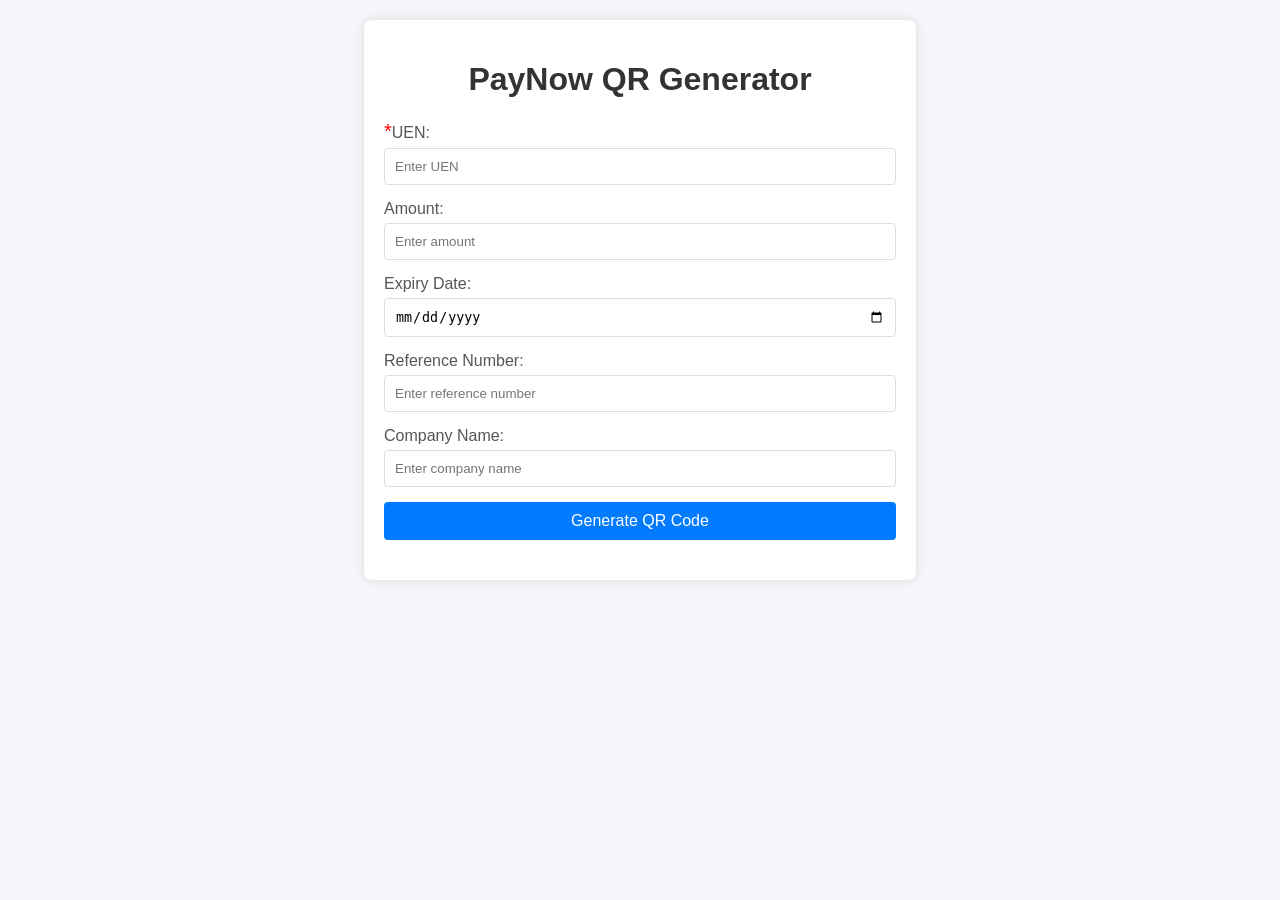
==== index.html @ 6015bfc9 "Initial commit" ====
<!DOCTYPE html>
<html lang="en">
  <head>
    <meta charset="UTF-8">
    <meta name="viewport" content="width=device-width, initial-scale=1.0">
    <title>PayNow QR Generator</title>
    <link rel="stylesheet" href="styles.css">
    <script src="./js/paynowqr.min.js"></script>
    <script src="./js/jquery.min.js"></script>
    <script src="./js/qrious.min.js"></script>
    <style>
      body {
        font-family: Arial, sans-serif;
        background-color: #f4f4f9;
        margin: 0;
        padding: 20px;
      }
      .container {
        max-width: 512px;
        margin: auto;
        padding: 20px;
        background-color: #ffffff;
        box-shadow: 0 0 10px rgba(0, 0, 0, 0.1);
        border-radius: 8px;
      }
      h1 {
        text-align: center;
        color: #333;
      }
      div {
        margin-bottom: 15px;
      }
      label {
        display: block;
        margin-bottom: 5px;
        color: #555;
      }
      input[type="text"],
      input[type="number"],
      input[type="date"] {
        width: 100%;
        padding: 10px;
        border: 1px solid #ddd;
        border-radius: 4px;
        box-sizing: border-box;
      }
      button {
        width: 100%;
        padding: 10px;
        background-color: #007bff;
        color: white;
        border: none;
        border-radius: 4px;
        cursor: pointer;
        font-size: 16px;
      }
      button:hover {
        background-color: #0056b3;
      }
      #qr-code {
        text-align: center;
        margin-top: 20px;
        position: relative;
      }
      canvas {
        border: 1px solid #ddd;
        display: none;
      }
      #success-message {
        display: none;
        color: green;
        text-align: center;
        padding-top: 15px;
        font-weight: 600;
      }
      #error-message {
        display: none;
        color: red;
        text-align: center;
        padding-top: 15px;
        font-weight: 600;
      }
      @media (max-width: 512px) {
        .container {
          padding: 15px;
        }
        button {
          font-size: 14px;
        }
      }
    </style>
  </head>
  <body>
    <div class="container">
      <h1>PayNow QR Generator</h1>
      <div>
        <label for="uen"><span style="color:red;font-size:20px;">*</span>UEN:</label>
        <input type="text" id="uen" placeholder="Enter UEN" required aria-required="true">
      </div>
      <div>
        <label for="amount">Amount:</label>
        <input type="number" id="amount" placeholder="Enter amount" min="0" step="0.01">
      </div>
      <div>
        <label for="expiry">Expiry Date:</label>
        <input type="date" id="expiry">
      </div>
      <div>
        <label for="refNumber">Reference Number:</label>
        <input type="text" id="refNumber" placeholder="Enter reference number">
      </div>
      <div>
        <label for="company">Company Name:</label>
        <input type="text" id="company" placeholder="Enter company name">
      </div>
      <button id="generate-qr">Generate QR Code</button>
      <div id="success-message">QR Code generated successfully!</div>
      <div id="error-message">Please fill in all required fields correctly.</div>
      <div id="qr-code">
        <canvas id="qr-canvas"></canvas>
      </div>
    </div>

    <script>
      document.getElementById('generate-qr').addEventListener('click', function() {
        let uen = document.getElementById('uen').value;
        let amount = parseFloat(document.getElementById('amount').value);
        let expiry = document.getElementById('expiry').value.replace(/-/g, '');
        let refNumber = document.getElementById('refNumber').value;
        let company = document.getElementById('company').value;

        // Basic validation
        if(uen === "") {
          document.getElementById('error-message').innerText = "Please input the UEN before generating the PayNow QR code.";
          document.getElementById('error-message').style.display = "block";
          document.getElementById('success-message').style.display = "none";
          document.getElementById('uen').focus();
          return;
        }

        let qrcode = new PaynowQR({
          uen: uen,
          amount: amount,
          editable: true,
          expiry: expiry,
          refNumber: refNumber,
          company: company
        });

        let QRstring = qrcode.output();
        updateQrCode(QRstring);
        document.getElementById('success-message').style.display = "block";
        document.getElementById('error-message').style.display = "none";
      });

      function updateQrCode(QRstring) {
        let qrCanvas = document.getElementById('qr-canvas');
        let qr = new QRious({
          element: qrCanvas,
          value: QRstring,
          size: 512,
          foreground: '#79207a',
          background: '#ffffff'
        });
        qrCanvas.style.display = "unset";

        // Load the logo image
        let logoUrl = './img/paynow_logo.jpg';
        let logoImg = new Image();
        logoImg.src = logoUrl;
        logoImg.onload = function() {
          let ctx = qrCanvas.getContext('2d');
          let logoWidth = 100; // Width of the logo
          let logoHeight = 60; // Height of the logo
          let x = (qrCanvas.width - logoWidth) / 2; // Center the logo horizontally
          let y = (qrCanvas.height - logoHeight) / 2; // Center the logo vertically

          ctx.drawImage(logoImg, x, y, logoWidth, logoHeight);
        };
      }
    </script>
  </body>
</html>
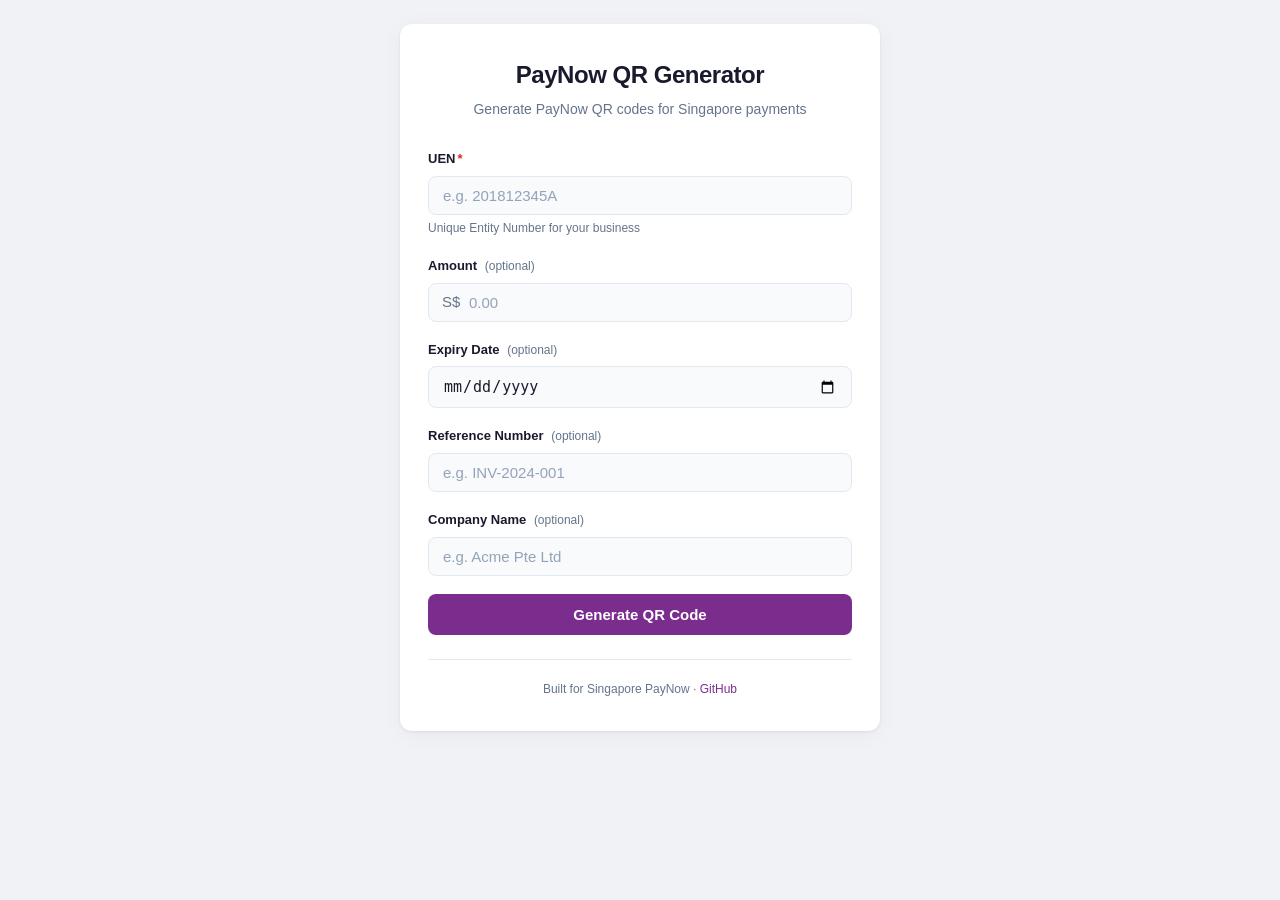
==== commit 0d6fb256: "Refactor: separate concerns, add QR download and IndexedDB history - Extract inline CSS into styles." ====
--- a/index.html
+++ b/index.html
@@ -3,181 +3,95 @@
   <head>
     <meta charset="UTF-8">
     <meta name="viewport" content="width=device-width, initial-scale=1.0">
+    <meta name="description" content="Generate Singapore PayNow QR codes instantly. Free, offline-capable, no signup required.">
+    <meta name="theme-color" content="#7b2d8e">
     <title>PayNow QR Generator</title>
     <link rel="stylesheet" href="styles.css">
-    <script src="./js/paynowqr.min.js"></script>
-    <script src="./js/jquery.min.js"></script>
-    <script src="./js/qrious.min.js"></script>
-    <style>
-      body {
-        font-family: Arial, sans-serif;
-        background-color: #f4f4f9;
-        margin: 0;
-        padding: 20px;
-      }
-      .container {
-        max-width: 512px;
-        margin: auto;
-        padding: 20px;
-        background-color: #ffffff;
-        box-shadow: 0 0 10px rgba(0, 0, 0, 0.1);
-        border-radius: 8px;
-      }
-      h1 {
-        text-align: center;
-        color: #333;
-      }
-      div {
-        margin-bottom: 15px;
-      }
-      label {
-        display: block;
-        margin-bottom: 5px;
-        color: #555;
-      }
-      input[type="text"],
-      input[type="number"],
-      input[type="date"] {
-        width: 100%;
-        padding: 10px;
-        border: 1px solid #ddd;
-        border-radius: 4px;
-        box-sizing: border-box;
-      }
-      button {
-        width: 100%;
-        padding: 10px;
-        background-color: #007bff;
-        color: white;
-        border: none;
-        border-radius: 4px;
-        cursor: pointer;
-        font-size: 16px;
-      }
-      button:hover {
-        background-color: #0056b3;
-      }
-      #qr-code {
-        text-align: center;
-        margin-top: 20px;
-        position: relative;
-      }
-      canvas {
-        border: 1px solid #ddd;
-        display: none;
-      }
-      #success-message {
-        display: none;
-        color: green;
-        text-align: center;
-        padding-top: 15px;
-        font-weight: 600;
-      }
-      #error-message {
-        display: none;
-        color: red;
-        text-align: center;
-        padding-top: 15px;
-        font-weight: 600;
-      }
-      @media (max-width: 512px) {
-        .container {
-          padding: 15px;
-        }
-        button {
-          font-size: 14px;
-        }
-      }
-    </style>
   </head>
   <body>
     <div class="container">
-      <h1>PayNow QR Generator</h1>
-      <div>
-        <label for="uen"><span style="color:red;font-size:20px;">*</span>UEN:</label>
-        <input type="text" id="uen" placeholder="Enter UEN" required aria-required="true">
+      <div class="header">
+        <h1>PayNow QR Generator</h1>
+        <p>Generate PayNow QR codes for Singapore payments</p>
       </div>
-      <div>
-        <label for="amount">Amount:</label>
-        <input type="number" id="amount" placeholder="Enter amount" min="0" step="0.01">
+
+      <form id="qr-form" novalidate>
+        <div class="form-group">
+          <label for="uen">UEN<span class="required">*</span></label>
+          <input type="text" id="uen" placeholder="e.g. 201812345A" required aria-required="true" autocomplete="off">
+          <div class="input-hint">Unique Entity Number for your business</div>
+        </div>
+
+        <div class="form-group">
+          <label for="amount">Amount <span class="optional">(optional)</span></label>
+          <div class="input-with-prefix">
+            <span class="prefix">S$</span>
+            <input type="number" id="amount" placeholder="0.00" min="0" step="0.01" inputmode="decimal">
+          </div>
+        </div>
+
+        <div class="form-group">
+          <label for="expiry">Expiry Date <span class="optional">(optional)</span></label>
+          <input type="date" id="expiry">
+        </div>
+
+        <div class="form-group">
+          <label for="refNumber">Reference Number <span class="optional">(optional)</span></label>
+          <input type="text" id="refNumber" placeholder="e.g. INV-2024-001" autocomplete="off">
+        </div>
+
+        <div class="form-group">
+          <label for="company">Company Name <span class="optional">(optional)</span></label>
+          <input type="text" id="company" placeholder="e.g. Acme Pte Ltd" autocomplete="off">
+        </div>
+
+        <button type="submit" class="btn btn-primary" id="generate-qr">
+          Generate QR Code
+        </button>
+      </form>
+
+      <div class="message message-success" id="success-message" role="status" aria-live="polite">
+        QR Code generated successfully!
       </div>
-      <div>
-        <label for="expiry">Expiry Date:</label>
-        <input type="date" id="expiry">
+      <div class="message message-error" id="error-message" role="alert" aria-live="assertive"></div>
+
+      <div class="qr-output" id="qr-output">
+        <div class="qr-wrapper">
+          <canvas id="qr-canvas"></canvas>
+        </div>
+        <div class="download-section">
+          <select id="qr-size" aria-label="QR code download size">
+            <option value="256">256 x 256 px</option>
+            <option value="512" selected>512 x 512 px</option>
+            <option value="1024">1024 x 1024 px</option>
+          </select>
+          <button type="button" class="btn btn-success" id="download-qr">
+            <svg class="icon-download" viewBox="0 0 24 24">
+              <path d="M21 15v4a2 2 0 0 1-2 2H5a2 2 0 0 1-2-2v-4"/>
+              <polyline points="7 10 12 15 17 10"/>
+              <line x1="12" y1="15" x2="12" y2="3"/>
+            </svg>
+            Download PNG
+          </button>
+        </div>
       </div>
-      <div>
-        <label for="refNumber">Reference Number:</label>
-        <input type="text" id="refNumber" placeholder="Enter reference number">
+
+      <!-- History -->
+      <div class="history-section" id="history-section" style="display:none;">
+        <div class="history-header">
+          <h2>History</h2>
+          <button type="button" class="btn-text" id="clear-history">Clear All</button>
+        </div>
+        <div id="history-list"></div>
       </div>
-      <div>
-        <label for="company">Company Name:</label>
-        <input type="text" id="company" placeholder="Enter company name">
-      </div>
-      <button id="generate-qr">Generate QR Code</button>
-      <div id="success-message">QR Code generated successfully!</div>
-      <div id="error-message">Please fill in all required fields correctly.</div>
-      <div id="qr-code">
-        <canvas id="qr-canvas"></canvas>
+
+      <div class="footer">
+        <p>Built for Singapore PayNow &middot; <a href="https://github.com/yapweijun1996/PayNow-QR-Generator" target="_blank" rel="noopener">GitHub</a></p>
       </div>
     </div>
 
-    <script>
-      document.getElementById('generate-qr').addEventListener('click', function() {
-        let uen = document.getElementById('uen').value;
-        let amount = parseFloat(document.getElementById('amount').value);
-        let expiry = document.getElementById('expiry').value.replace(/-/g, '');
-        let refNumber = document.getElementById('refNumber').value;
-        let company = document.getElementById('company').value;
-
-        // Basic validation
-        if(uen === "") {
-          document.getElementById('error-message').innerText = "Please input the UEN before generating the PayNow QR code.";
-          document.getElementById('error-message').style.display = "block";
-          document.getElementById('success-message').style.display = "none";
-          document.getElementById('uen').focus();
-          return;
-        }
-
-        let qrcode = new PaynowQR({
-          uen: uen,
-          amount: amount,
-          editable: true,
-          expiry: expiry,
-          refNumber: refNumber,
-          company: company
-        });
-
-        let QRstring = qrcode.output();
-        updateQrCode(QRstring);
-        document.getElementById('success-message').style.display = "block";
-        document.getElementById('error-message').style.display = "none";
-      });
-
-      function updateQrCode(QRstring) {
-        let qrCanvas = document.getElementById('qr-canvas');
-        let qr = new QRious({
-          element: qrCanvas,
-          value: QRstring,
-          size: 512,
-          foreground: '#79207a',
-          background: '#ffffff'
-        });
-        qrCanvas.style.display = "unset";
-
-        // Load the logo image
-        let logoUrl = './img/paynow_logo.jpg';
-        let logoImg = new Image();
-        logoImg.src = logoUrl;
-        logoImg.onload = function() {
-          let ctx = qrCanvas.getContext('2d');
-          let logoWidth = 100; // Width of the logo
-          let logoHeight = 60; // Height of the logo
-          let x = (qrCanvas.width - logoWidth) / 2; // Center the logo horizontally
-          let y = (qrCanvas.height - logoHeight) / 2; // Center the logo vertically
-
-          ctx.drawImage(logoImg, x, y, logoWidth, logoHeight);
-        };
-      }
-    </script>
+    <script src="./js/paynowqr.min.js"></script>
+    <script src="./js/qrious.min.js"></script>
+    <script src="./js/app.js"></script>
   </body>
 </html>
--- a/styles.css
+++ b/styles.css
@@ -0,0 +1,466 @@
+/* === Reset === */
+*,
+*::before,
+*::after {
+  box-sizing: border-box;
+  margin: 0;
+  padding: 0;
+}
+
+/* === Design Tokens === */
+:root {
+  --primary: #7b2d8e;
+  --primary-hover: #5e1f6e;
+  --success: #16a34a;
+  --success-hover: #15803d;
+  --error: #dc2626;
+  --bg: #f0f2f5;
+  --card: #ffffff;
+  --text: #1a1a2e;
+  --text-secondary: #64748b;
+  --border: #e2e8f0;
+  --border-focus: #7b2d8e;
+  --input-bg: #f8fafc;
+  --radius: 12px;
+  --radius-sm: 8px;
+  --shadow: 0 1px 3px rgba(0, 0, 0, 0.08), 0 4px 24px rgba(0, 0, 0, 0.04);
+  --shadow-lg: 0 4px 12px rgba(0, 0, 0, 0.1), 0 8px 32px rgba(0, 0, 0, 0.06);
+  --transition: 0.2s ease;
+}
+
+/* === Layout === */
+body {
+  font-family: -apple-system, BlinkMacSystemFont, "Segoe UI", Roboto,
+    "Helvetica Neue", Arial, sans-serif;
+  background-color: var(--bg);
+  color: var(--text);
+  line-height: 1.6;
+  min-height: 100vh;
+  display: flex;
+  flex-direction: column;
+  align-items: center;
+  padding: 24px 16px;
+}
+
+.container {
+  width: 100%;
+  max-width: 480px;
+  background-color: var(--card);
+  box-shadow: var(--shadow);
+  border-radius: var(--radius);
+  padding: 32px 28px;
+}
+
+/* === Header === */
+.header {
+  text-align: center;
+  margin-bottom: 28px;
+}
+
+.header h1 {
+  font-size: 1.5rem;
+  font-weight: 700;
+  color: var(--text);
+  letter-spacing: -0.02em;
+}
+
+.header p {
+  font-size: 0.875rem;
+  color: var(--text-secondary);
+  margin-top: 4px;
+}
+
+/* === Form === */
+.form-group {
+  margin-bottom: 18px;
+}
+
+.form-group label {
+  display: block;
+  font-size: 0.8125rem;
+  font-weight: 600;
+  color: var(--text);
+  margin-bottom: 6px;
+}
+
+.form-group label .required {
+  color: var(--error);
+  margin-left: 2px;
+}
+
+.form-group label .optional {
+  color: var(--text-secondary);
+  font-weight: 400;
+  font-size: 0.75rem;
+  margin-left: 4px;
+}
+
+.form-group input,
+.form-group select {
+  width: 100%;
+  padding: 10px 14px;
+  font-size: 0.9375rem;
+  border: 1.5px solid var(--border);
+  border-radius: var(--radius-sm);
+  background-color: var(--input-bg);
+  color: var(--text);
+  transition: border-color var(--transition), box-shadow var(--transition);
+  outline: none;
+}
+
+.form-group input::placeholder {
+  color: #94a3b8;
+}
+
+.form-group input:focus {
+  border-color: var(--border-focus);
+  box-shadow: 0 0 0 3px rgba(123, 45, 142, 0.12);
+  background-color: var(--card);
+}
+
+.form-group input.input-error {
+  border-color: var(--error);
+  box-shadow: 0 0 0 3px rgba(220, 38, 38, 0.1);
+}
+
+.form-group .input-hint {
+  font-size: 0.75rem;
+  color: var(--text-secondary);
+  margin-top: 4px;
+}
+
+/* === Amount Prefix === */
+.input-with-prefix {
+  position: relative;
+}
+
+.input-with-prefix .prefix {
+  position: absolute;
+  left: 14px;
+  top: 50%;
+  transform: translateY(-50%);
+  color: var(--text-secondary);
+  font-size: 0.9375rem;
+  font-weight: 500;
+  pointer-events: none;
+}
+
+.input-with-prefix input {
+  padding-left: 40px;
+}
+
+/* === Buttons === */
+.btn {
+  display: inline-flex;
+  align-items: center;
+  justify-content: center;
+  gap: 8px;
+  width: 100%;
+  padding: 12px 20px;
+  font-size: 0.9375rem;
+  font-weight: 600;
+  border: none;
+  border-radius: var(--radius-sm);
+  cursor: pointer;
+  transition: background-color var(--transition), transform var(--transition),
+    box-shadow var(--transition);
+  outline: none;
+}
+
+.btn:active {
+  transform: scale(0.98);
+}
+
+.btn:focus-visible {
+  box-shadow: 0 0 0 3px rgba(123, 45, 142, 0.3);
+}
+
+.btn-primary {
+  background-color: var(--primary);
+  color: #fff;
+}
+
+.btn-primary:hover {
+  background-color: var(--primary-hover);
+}
+
+.btn-success {
+  background-color: var(--success);
+  color: #fff;
+}
+
+.btn-success:hover {
+  background-color: var(--success-hover);
+}
+
+/* === Messages === */
+.message {
+  display: none;
+  text-align: center;
+  padding: 10px 16px;
+  border-radius: var(--radius-sm);
+  font-size: 0.875rem;
+  font-weight: 500;
+  margin-top: 16px;
+}
+
+.message-success {
+  background-color: #f0fdf4;
+  color: #166534;
+  border: 1px solid #bbf7d0;
+}
+
+.message-error {
+  background-color: #fef2f2;
+  color: #991b1b;
+  border: 1px solid #fecaca;
+}
+
+/* === QR Output === */
+.qr-output {
+  text-align: center;
+  margin-top: 24px;
+  display: none;
+}
+
+.qr-output.visible {
+  display: block;
+}
+
+.qr-wrapper {
+  display: inline-block;
+  padding: 16px;
+  background: #fff;
+  border-radius: var(--radius);
+  box-shadow: var(--shadow-lg);
+  border: 1px solid var(--border);
+}
+
+.qr-wrapper canvas {
+  display: none;
+  width: 100%;
+  max-width: 280px;
+  height: auto;
+}
+
+/* === Download Section === */
+.download-section {
+  margin-top: 20px;
+  display: flex;
+  gap: 10px;
+  align-items: stretch;
+}
+
+.download-section select {
+  padding: 10px 12px;
+  font-size: 0.875rem;
+  border: 1.5px solid var(--border);
+  border-radius: var(--radius-sm);
+  background-color: var(--input-bg);
+  color: var(--text);
+  cursor: pointer;
+  outline: none;
+  min-width: 130px;
+  transition: border-color var(--transition);
+}
+
+.download-section select:focus {
+  border-color: var(--border-focus);
+}
+
+.download-section .btn {
+  flex: 1;
+}
+
+/* === History === */
+.history-section {
+  margin-top: 24px;
+  padding-top: 20px;
+  border-top: 1px solid var(--border);
+}
+
+.history-header {
+  display: flex;
+  justify-content: space-between;
+  align-items: center;
+  margin-bottom: 12px;
+}
+
+.history-header h2 {
+  font-size: 0.9375rem;
+  font-weight: 600;
+  color: var(--text);
+}
+
+.btn-text {
+  background: none;
+  border: none;
+  color: var(--error);
+  font-size: 0.8125rem;
+  font-weight: 500;
+  cursor: pointer;
+  padding: 4px 8px;
+  border-radius: 4px;
+  transition: background-color var(--transition);
+}
+
+.btn-text:hover {
+  background-color: #fef2f2;
+}
+
+.history-item {
+  display: flex;
+  justify-content: space-between;
+  align-items: center;
+  padding: 10px 12px;
+  border: 1px solid var(--border);
+  border-radius: var(--radius-sm);
+  margin-bottom: 8px;
+  background-color: var(--input-bg);
+  transition: border-color var(--transition);
+}
+
+.history-item:hover {
+  border-color: var(--primary);
+}
+
+.history-info {
+  display: flex;
+  flex-direction: column;
+  gap: 2px;
+  min-width: 0;
+}
+
+.history-label {
+  font-size: 0.875rem;
+  font-weight: 500;
+  color: var(--text);
+  white-space: nowrap;
+  overflow: hidden;
+  text-overflow: ellipsis;
+}
+
+.history-time {
+  font-size: 0.75rem;
+  color: var(--text-secondary);
+}
+
+.history-load {
+  background: none;
+  border: 1.5px solid var(--primary);
+  color: var(--primary);
+  font-size: 0.8125rem;
+  font-weight: 600;
+  padding: 5px 14px;
+  border-radius: var(--radius-sm);
+  cursor: pointer;
+  white-space: nowrap;
+  transition: background-color var(--transition), color var(--transition);
+}
+
+.history-load:hover {
+  background-color: var(--primary);
+  color: #fff;
+}
+
+/* === Footer === */
+.footer {
+  text-align: center;
+  margin-top: 24px;
+  padding-top: 20px;
+  border-top: 1px solid var(--border);
+}
+
+.footer p {
+  font-size: 0.75rem;
+  color: var(--text-secondary);
+}
+
+.footer a {
+  color: var(--primary);
+  text-decoration: none;
+}
+
+.footer a:hover {
+  text-decoration: underline;
+}
+
+/* === Icons === */
+.icon-download {
+  width: 18px;
+  height: 18px;
+  fill: none;
+  stroke: currentColor;
+  stroke-width: 2;
+  stroke-linecap: round;
+  stroke-linejoin: round;
+}
+
+/* === Responsive === */
+@media (max-width: 520px) {
+  body {
+    padding: 12px 8px;
+  }
+
+  .container {
+    padding: 24px 18px;
+    border-radius: var(--radius-sm);
+  }
+
+  .header h1 {
+    font-size: 1.3rem;
+  }
+
+  .download-section {
+    flex-direction: column;
+  }
+
+  .download-section select {
+    min-width: unset;
+    width: 100%;
+  }
+
+  .qr-wrapper {
+    padding: 12px;
+  }
+
+  .qr-wrapper canvas {
+    max-width: 240px;
+  }
+}
+
+@media (min-width: 521px) and (max-width: 768px) {
+  .qr-wrapper canvas {
+    max-width: 260px;
+  }
+}
+
+/* === Print === */
+@media print {
+  body {
+    background: #fff;
+    padding: 0;
+  }
+
+  .container {
+    box-shadow: none;
+    padding: 0;
+  }
+
+  .btn,
+  .download-section,
+  .form-group,
+  .footer,
+  .message {
+    display: none !important;
+  }
+
+  .qr-output {
+    display: block !important;
+  }
+
+  .qr-wrapper {
+    box-shadow: none;
+    border: none;
+  }
+}
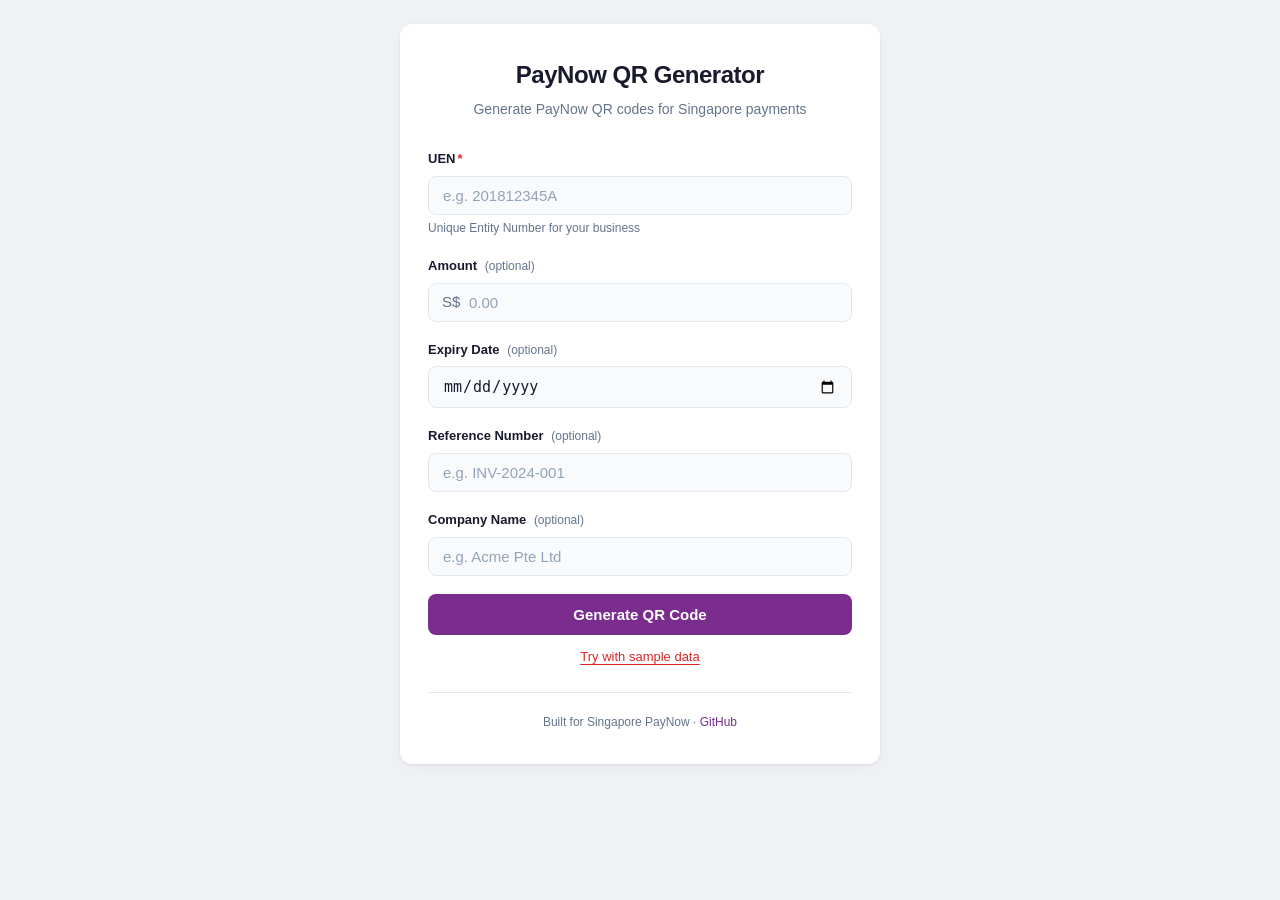
==== commit bc08778a: "Add SEO, PWA hardening, sample loader, and Pages CI deploy - GitHub Actions workflow deploys repo ro" ====
--- a/index.html
+++ b/index.html
@@ -1,19 +1,85 @@
 <!DOCTYPE html>
-<html lang="en">
+<html lang="en-SG" dir="ltr">
   <head>
     <meta charset="UTF-8">
-    <meta name="viewport" content="width=device-width, initial-scale=1.0">
-    <meta name="description" content="Generate Singapore PayNow QR codes instantly. Free, offline-capable, no signup required.">
+    <meta name="viewport" content="width=device-width, initial-scale=1.0, viewport-fit=cover">
+
+    <title>PayNow QR Generator — Free Singapore PayNow QR Code Maker</title>
+    <meta name="description" content="Free Singapore PayNow QR code generator. Create EMVCO-compliant PayNow QR codes from your UEN with custom amount, expiry, reference number, and company name. 100% client-side, offline-capable, no signup. Open source.">
+    <meta name="keywords" content="PayNow, QR code, Singapore, UEN, EMVCO, payment, generator, free, offline, PWA">
+    <meta name="author" content="Yap Wei Jun">
+    <meta name="robots" content="index, follow">
     <meta name="theme-color" content="#7b2d8e">
-    <title>PayNow QR Generator</title>
+    <meta name="color-scheme" content="light">
+
+    <link rel="canonical" href="https://yapweijun1996.github.io/PayNow-QR-Generator/">
+
+    <!-- Open Graph -->
+    <meta property="og:type" content="website">
+    <meta property="og:title" content="PayNow QR Generator — Free Singapore PayNow QR Code Maker">
+    <meta property="og:description" content="Generate Singapore PayNow QR codes instantly. Free, offline-capable, no signup required.">
+    <meta property="og:url" content="https://yapweijun1996.github.io/PayNow-QR-Generator/">
+    <meta property="og:image" content="https://yapweijun1996.github.io/PayNow-QR-Generator/img/og-image.png">
+    <meta property="og:image:alt" content="PayNow QR Generator app screenshot">
+    <meta property="og:locale" content="en_SG">
+    <meta property="og:site_name" content="PayNow QR Generator">
+
+    <!-- Twitter Card -->
+    <meta name="twitter:card" content="summary_large_image">
+    <meta name="twitter:title" content="PayNow QR Generator">
+    <meta name="twitter:description" content="Free Singapore PayNow QR code generator. Client-side, offline-capable, no signup.">
+    <meta name="twitter:image" content="https://yapweijun1996.github.io/PayNow-QR-Generator/img/og-image.png">
+
+    <!-- PWA -->
+    <link rel="manifest" href="./manifest.json">
+    <link rel="icon" href="./img/favicon.svg" type="image/svg+xml">
+    <link rel="apple-touch-icon" href="./img/favicon.svg">
+    <meta name="apple-mobile-web-app-capable" content="yes">
+    <meta name="mobile-web-app-capable" content="yes">
+    <meta name="apple-mobile-web-app-status-bar-style" content="black-translucent">
+    <meta name="apple-mobile-web-app-title" content="PayNow QR">
+
     <link rel="stylesheet" href="styles.css">
+
+    <!-- Structured data: SoftwareApplication for Google rich result -->
+    <script type="application/ld+json">
+    {
+      "@context": "https://schema.org",
+      "@type": "WebApplication",
+      "name": "PayNow QR Generator",
+      "url": "https://yapweijun1996.github.io/PayNow-QR-Generator/",
+      "description": "Free Singapore PayNow QR code generator. Create EMVCO-compliant PayNow QR codes from your UEN. 100% client-side, offline-capable, no signup.",
+      "applicationCategory": "FinanceApplication",
+      "operatingSystem": "Any",
+      "browserRequirements": "Requires JavaScript. Requires HTML5.",
+      "offers": {
+        "@type": "Offer",
+        "price": "0",
+        "priceCurrency": "SGD"
+      },
+      "author": {
+        "@type": "Person",
+        "name": "Yap Wei Jun",
+        "url": "https://github.com/yapweijun1996"
+      },
+      "inLanguage": "en-SG",
+      "isAccessibleForFree": true,
+      "softwareVersion": "1.1.0"
+    }
+    </script>
   </head>
   <body>
-    <div class="container">
-      <div class="header">
+    <!-- Update banner: shown when a new SW is installed and waiting -->
+    <div class="update-banner" id="update-banner" role="status" aria-live="polite" hidden>
+      <span>A new version is available.</span>
+      <button type="button" id="update-reload">Reload</button>
+    </div>
+
+    <main class="container">
+      <header class="header">
         <h1>PayNow QR Generator</h1>
         <p>Generate PayNow QR codes for Singapore payments</p>
-      </div>
+      </header>
 
       <form id="qr-form" novalidate>
         <div class="form-group">
@@ -48,6 +114,9 @@
         <button type="submit" class="btn btn-primary" id="generate-qr">
           Generate QR Code
         </button>
+        <button type="button" class="btn-text btn-sample" id="load-sample">
+          Try with sample data
+        </button>
       </form>
 
       <div class="message message-success" id="success-message" role="status" aria-live="polite">
@@ -55,7 +124,7 @@
       </div>
       <div class="message message-error" id="error-message" role="alert" aria-live="assertive"></div>
 
-      <div class="qr-output" id="qr-output">
+      <section class="qr-output" id="qr-output" aria-label="Generated QR code">
         <div class="qr-wrapper">
           <canvas id="qr-canvas"></canvas>
         </div>
@@ -66,7 +135,7 @@
             <option value="1024">1024 x 1024 px</option>
           </select>
           <button type="button" class="btn btn-success" id="download-qr">
-            <svg class="icon-download" viewBox="0 0 24 24">
+            <svg class="icon-download" viewBox="0 0 24 24" aria-hidden="true">
               <path d="M21 15v4a2 2 0 0 1-2 2H5a2 2 0 0 1-2-2v-4"/>
               <polyline points="7 10 12 15 17 10"/>
               <line x1="12" y1="15" x2="12" y2="3"/>
@@ -74,21 +143,20 @@
             Download PNG
           </button>
         </div>
-      </div>
+      </section>
 
-      <!-- History -->
-      <div class="history-section" id="history-section" style="display:none;">
+      <section class="history-section" id="history-section" style="display:none;" aria-label="Saved history">
         <div class="history-header">
           <h2>History</h2>
           <button type="button" class="btn-text" id="clear-history">Clear All</button>
         </div>
         <div id="history-list"></div>
-      </div>
+      </section>
 
-      <div class="footer">
+      <footer class="footer">
         <p>Built for Singapore PayNow &middot; <a href="https://github.com/yapweijun1996/PayNow-QR-Generator" target="_blank" rel="noopener">GitHub</a></p>
-      </div>
-    </div>
+      </footer>
+    </main>
 
     <script src="./js/paynowqr.min.js"></script>
     <script src="./js/qrious.min.js"></script>
--- a/styles.css
+++ b/styles.css
@@ -39,7 +39,43 @@
   display: flex;
   flex-direction: column;
   align-items: center;
-  padding: 24px 16px;
+  /* iOS safe-area: notch / Dynamic Island / home indicator never overlap. */
+  padding-top: max(24px, env(safe-area-inset-top));
+  padding-right: max(16px, env(safe-area-inset-right));
+  padding-bottom: max(24px, env(safe-area-inset-bottom));
+  padding-left: max(16px, env(safe-area-inset-left));
+}
+
+/* === Update banner === */
+.update-banner {
+  position: fixed;
+  top: env(safe-area-inset-top, 0);
+  left: 0;
+  right: 0;
+  z-index: 10;
+  display: flex;
+  align-items: center;
+  justify-content: center;
+  gap: 12px;
+  padding: 10px 16px;
+  background: var(--primary);
+  color: #fff;
+  font-size: 0.875rem;
+  font-weight: 500;
+  box-shadow: 0 2px 8px rgba(0, 0, 0, 0.15);
+}
+.update-banner[hidden] {
+  display: none;
+}
+.update-banner button {
+  background: #fff;
+  color: var(--primary);
+  border: 0;
+  padding: 6px 14px;
+  border-radius: 6px;
+  font-weight: 600;
+  font-size: 0.8125rem;
+  cursor: pointer;
 }
 
 .container {
@@ -193,6 +229,25 @@
   background-color: var(--success-hover);
 }
 
+/* "Try with sample data" link-style button under primary CTA */
+.btn-sample {
+  display: block;
+  width: 100%;
+  text-align: center;
+  margin-top: 10px;
+  padding: 8px;
+  font-size: 0.8125rem;
+  color: var(--text-secondary);
+  background: none;
+  border: 0;
+  cursor: pointer;
+  text-decoration: underline;
+  text-underline-offset: 3px;
+}
+.btn-sample:hover {
+  color: var(--primary);
+}
+
 /* === Messages === */
 .message {
   display: none;
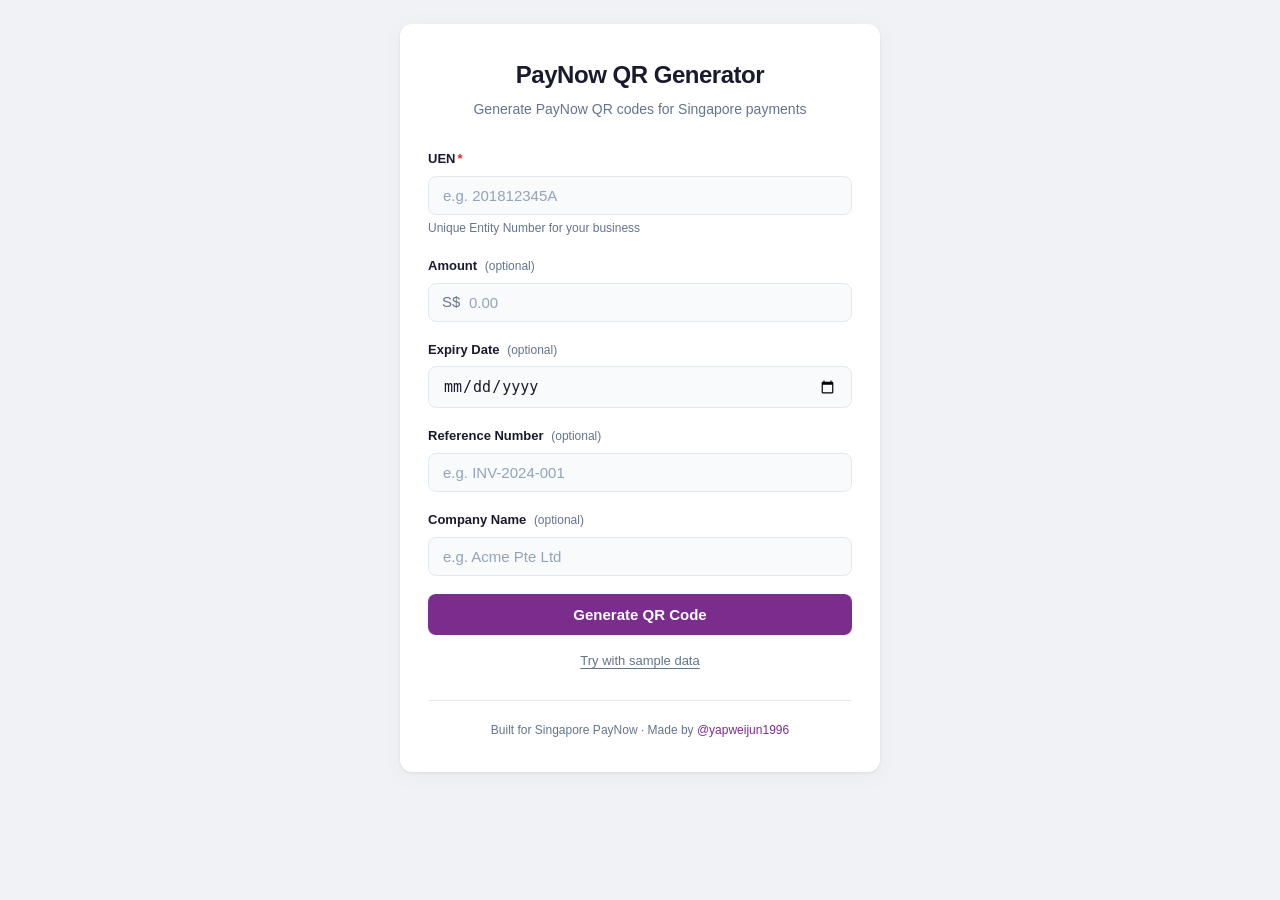
==== commit 79c67dca: "Fix sample button color and link footer to author GitHub profile - Remove .btn-text from "Try with s" ====
--- a/index.html
+++ b/index.html
@@ -3,6 +3,8 @@
   <head>
     <meta charset="UTF-8">
     <meta name="viewport" content="width=device-width, initial-scale=1.0, viewport-fit=cover">
+
+    <meta name="google-site-verification" content="UjA99ii11QWGCIttdpEtguZ16WYg2KtSA0ZttbTjaTs">
 
     <title>PayNow QR Generator — Free Singapore PayNow QR Code Maker</title>
     <meta name="description" content="Free Singapore PayNow QR code generator. Create EMVCO-compliant PayNow QR codes from your UEN with custom amount, expiry, reference number, and company name. 100% client-side, offline-capable, no signup. Open source.">
@@ -114,7 +116,7 @@
         <button type="submit" class="btn btn-primary" id="generate-qr">
           Generate QR Code
         </button>
-        <button type="button" class="btn-text btn-sample" id="load-sample">
+        <button type="button" class="btn-sample" id="load-sample">
           Try with sample data
         </button>
       </form>
@@ -154,7 +156,7 @@
       </section>
 
       <footer class="footer">
-        <p>Built for Singapore PayNow &middot; <a href="https://github.com/yapweijun1996/PayNow-QR-Generator" target="_blank" rel="noopener">GitHub</a></p>
+        <p>Built for Singapore PayNow &middot; Made by <a href="https://github.com/yapweijun1996" target="_blank" rel="noopener">@yapweijun1996</a></p>
       </footer>
     </main>
 
